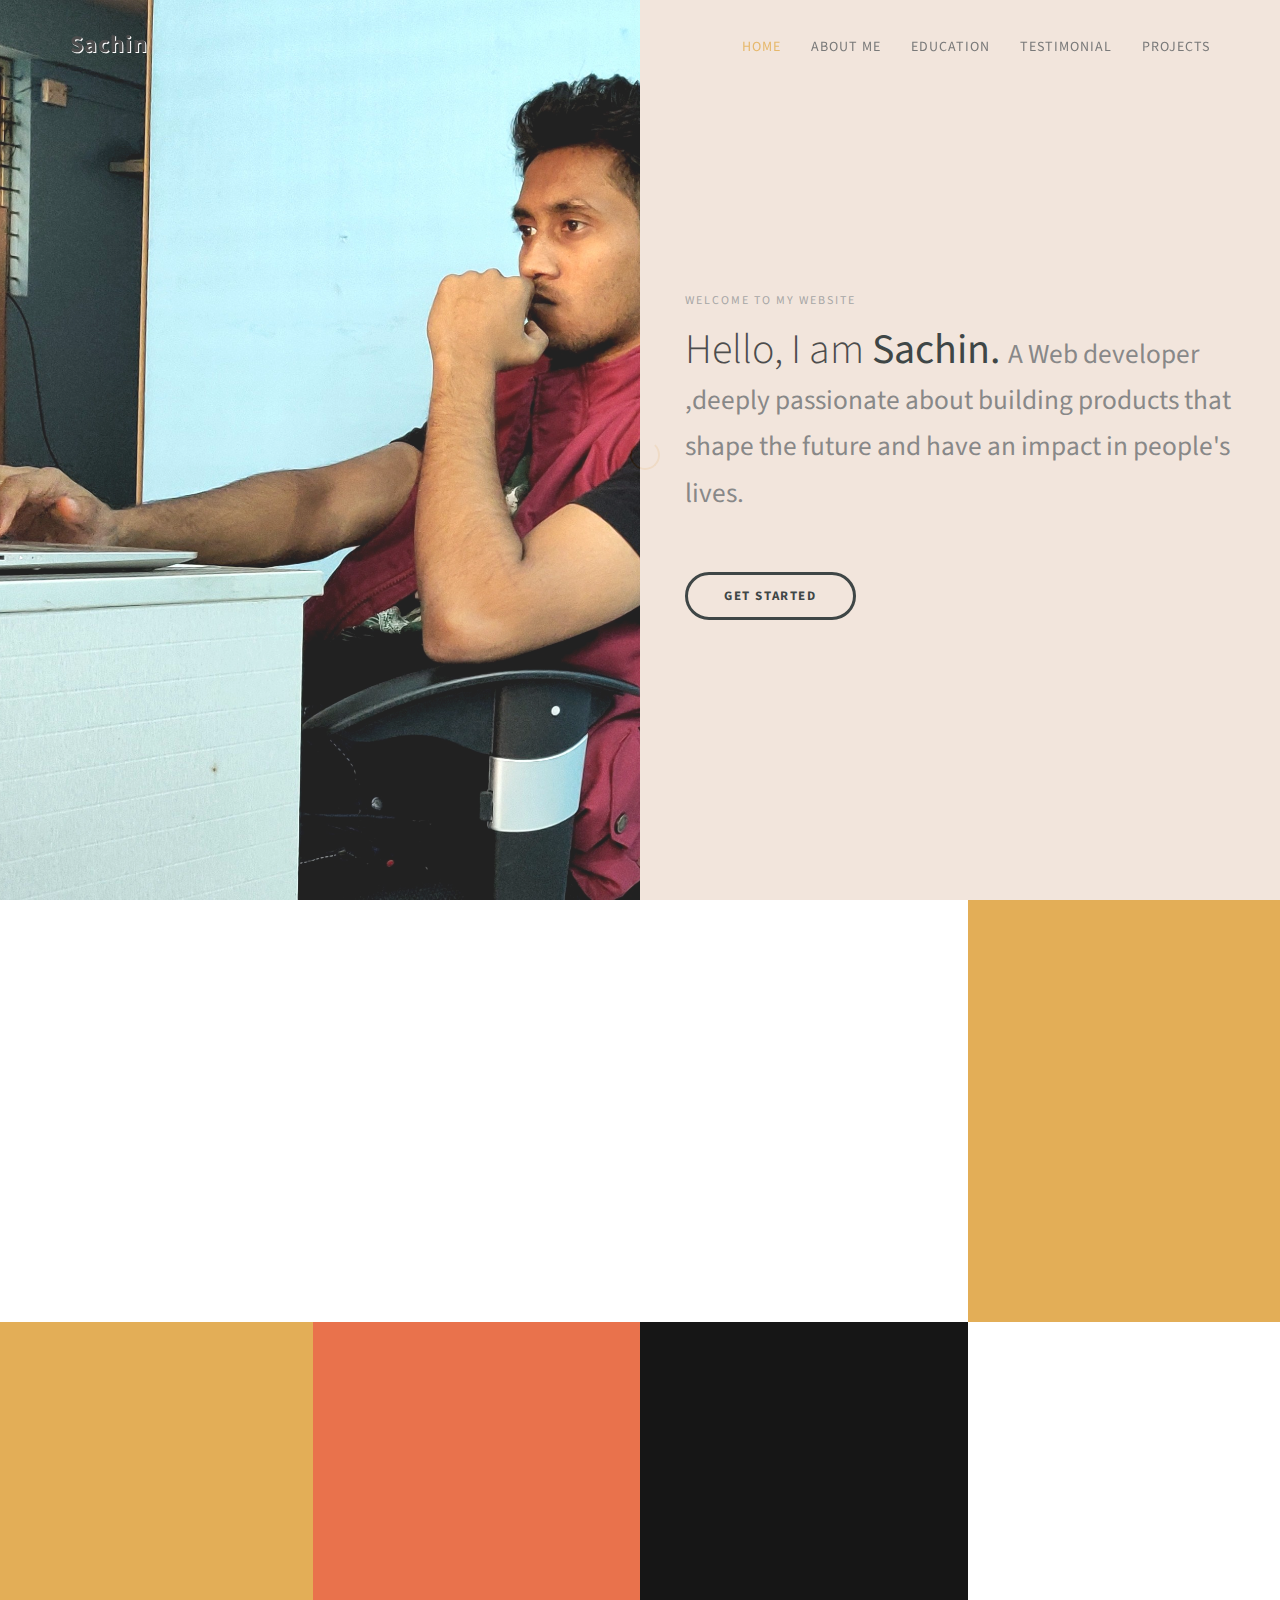
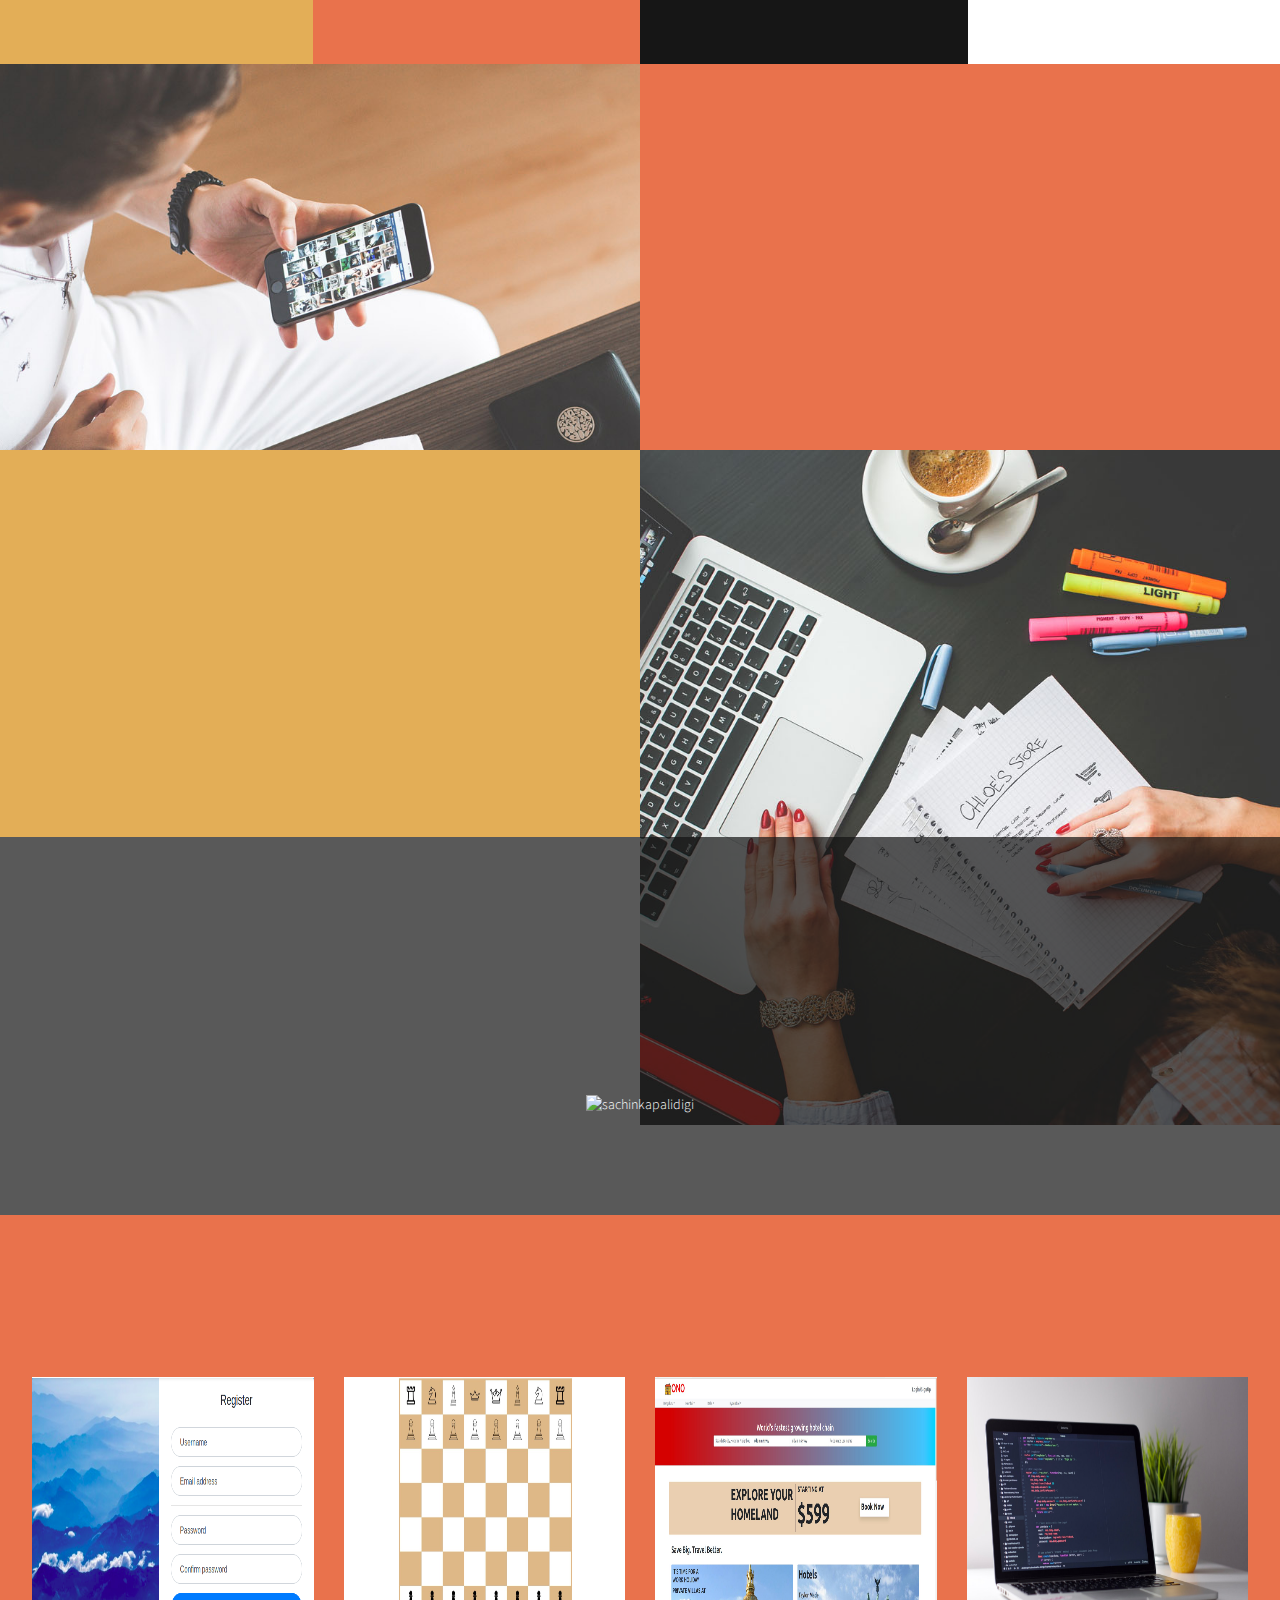
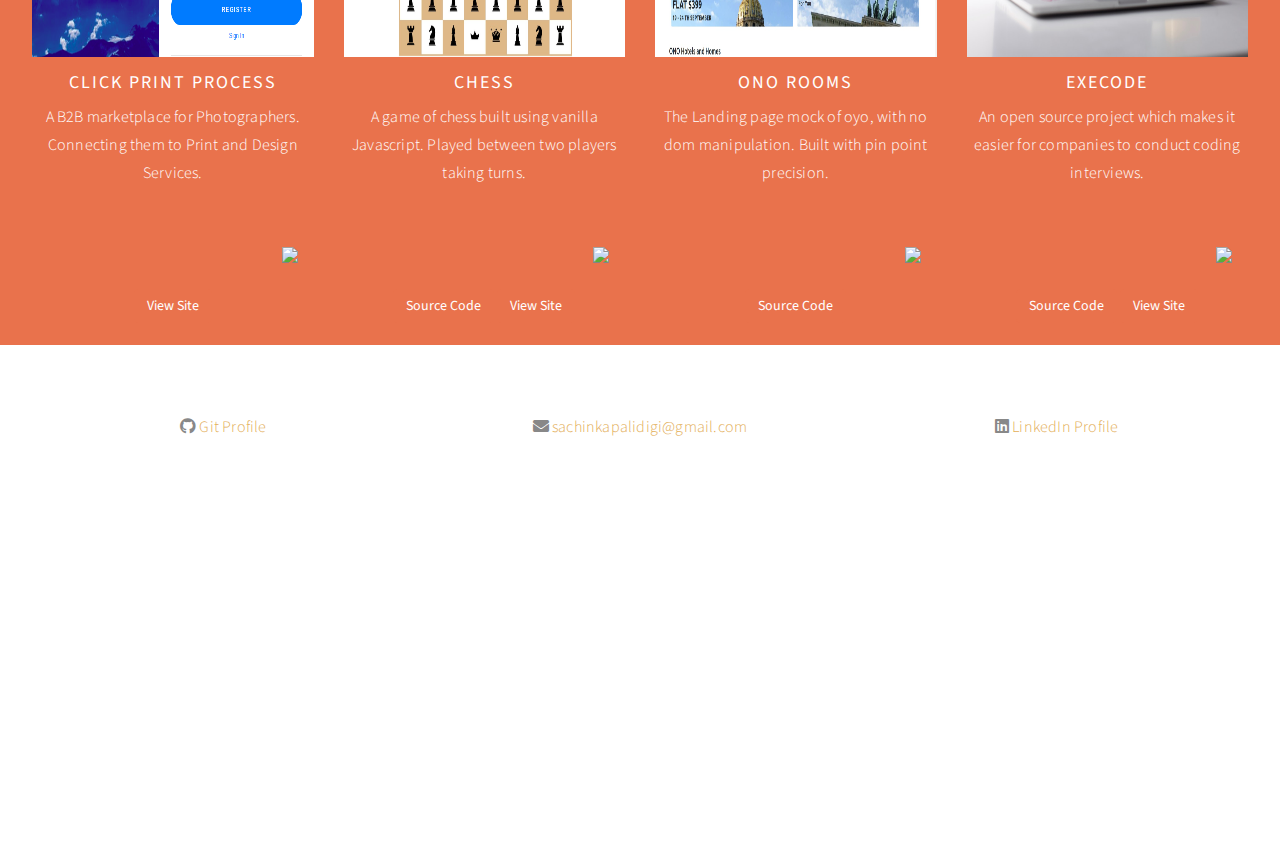
==== index.html @ 3c69245c "my portfolio" ====
<!DOCTYPE html>
<html lang="en">
  <head>
    <meta charset="UTF-8" />
    <meta http-equiv="X-UA-Compatible" content="IE=Edge" />
    <meta name="description" content="" />
    <meta name="keywords" content="" />
    <meta name="author" content="" />
    <meta
      name="viewport"
      content="width=device-width, initial-scale=1, maximum-scale=1"
    />

    <title>Sachin Vedaraj</title>
    <!--
Stimulus Template
http://www.templatemo.com/tm-498-stimulus
-->

    <link rel="stylesheet" href="css/bootstrap.min.css" />
    <!--<link rel="stylesheet" href="css/animate.css">-->
    <!-- <link rel="stylesheet" href="css/font-awesome.min.css" /> -->
    <link rel="stylesheet" href="css/templatemo-style.css" />
    <link href="./css/all.css" rel="stylesheet" />

    <link
      href="https://fonts.googleapis.com/css?family=Source+Sans+Pro:300,400,700"
      rel="stylesheet"
    />
  </head>
  <body data-spy="scroll" data-target=".navbar-collapse" data-offset="50">
    <!-- PRE LOADER -->

    <div class="preloader">
      <div class="spinner">
        <span class="spinner-rotate"></span>
      </div>
    </div>

    <!-- Navigation Section -->

    <div class="navbar navbar-fixed-top custom-navbar" role="navigation">
      <div class="container">
        <!-- navbar header -->
        <div class="navbar-header">
          <button
            class="navbar-toggle"
            data-toggle="collapse"
            data-target=".navbar-collapse"
          >
            <span class="icon icon-bar"></span>
            <span class="icon icon-bar"></span>
            <span class="icon icon-bar"></span>
          </button>
          <a href="#" class="navbar-brand">Sachin</a>
        </div>

        <div class="collapse navbar-collapse">
          <ul class="nav navbar-nav navbar-right">
            <li><a href="#home" class="smoothScroll">Home</a></li>
            <li><a href="#about" class="smoothScroll">About Me</a></li>
            <li><a href="#experience" class="smoothScroll">Education</a></li>
            <li><a href="#quotes" class="smoothScroll">Testimonial</a></li>
            <li>
              <a href="#contact" class="smoothScroll">Projects</a>
            </li>
          </ul>
        </div>
      </div>
    </div>

    <!-- Home Section -->

    <section id="home" class="parallax-section">
      <div class="container">
        <div class="row">
          <div class="col-md-6 col-sm-6 col-xs-12  hidden-sm ">
            <div class="home-img hidden-xs"></div>
            <!-- <img src="./images/home-img.jpg" style="width: 100%;height: 100%;"  alt="sachin"> -->
          </div>

          <div class="col-md-6 col-sm-12">
            <div class="home-thumb">
              <div class="section-title">
                <br>
                <h4 class="wow fadeInUp" data-wow-delay="0.3s">
                  welcome to my website
                </h4>
                <h1 class="wow fadeInUp" data-wow-delay="0.6s">
                  Hello, I am <strong>Sachin.</strong>
                  <small
                    >A Web developer ,deeply passionate about building products
                    that shape the future and have an impact in people's
                    lives.</small
                  >
                </h1>

                <a
                  href="#about"
                  class="wow fadeInUp smoothScroll section-btn btn btn-success"
                  data-wow-delay="1.4s"
                  >Get Started</a
                >
              </div>
            </div>
          </div>
        </div>
      </div>
    </section>

    <!-- About Section -->

    <section id="about" class="parallax-section">
      <div class="container">
        <div class="row">
          <div class="col-md-9 col-sm-12">
            <div class="about-thumb">
              <div class="wow fadeInUp section-title" data-wow-delay="0.4s">
                <h1>About Me</h1>
                <p class="color-yellow">
                  My Journey.
                </p>
              </div>
              <div class="wow fadeInUp" data-wow-delay="0.8s">
                <p>
                  During my college days I gained interest towards web
                  technology and the things that I could do with it and so I
                  started out learning the basics with youtube , W3Schools and
                  articles. It helped me build a basic understanding of how the
                  web works. I used this skill to build websites to small
                  holiday villas which were popular in my hometown.
                </p>
                <p>
                  I felt there was a need to expand my skills and streamline
                  them. I thus joined Masai School, where I got more practice
                  and focussed on solving bigger problems. With this I was able
                  to build more complicated products and helped me build bigger
                  apps in teams. This improved my collaborative skills as well.
                </p>
              </div>
            </div>
          </div>

          

          <div class="bg-yellow col-md-3 col-sm-12">
            <div class="skill-thumb">
              <div
                class="wow fadeInUp section-title color-white"
                data-wow-delay="1.2s"
              >
                <h1>My Skills</h1>
                <p class="color-white">
                  React Js. Node.Js . Python . PHP . Web Design . SQL .
                </p>
              </div>

              <div class=" wow fadeInUp skills-thumb" data-wow-delay="1.6s">
                <strong>Frontend Design</strong>
                <span class="color-white pull-right"></span>
                <div class="progress">
                  <div
                    class="progress-bar progress-bar-primary"
                    role="progressbar"
                    aria-valuenow="90"
                    aria-valuemin="0"
                    aria-valuemax="100"
                    style="width: 90%;"
                  ></div>
                </div>

                <strong>Backend</strong>
                <span class="color-white pull-right"></span>
                <div class="progress">
                  <div
                    class="progress-bar progress-bar-primary"
                    role="progressbar"
                    aria-valuenow="90"
                    aria-valuemin="0"
                    aria-valuemax="100"
                    style="width: 90%;"
                  ></div>
                </div>

                <strong>React</strong>
                <span class="color-white pull-right"></span>
                <div class="progress">
                  <div
                    class="progress-bar progress-bar-primary"
                    role="progressbar"
                    aria-valuenow="90"
                    aria-valuemin="0"
                    aria-valuemax="100"
                    style="width: 90%;"
                  ></div>
                </div>
                <strong>Flask</strong>
                <span class="color-white pull-right"></span>
                <div class="progress">
                  <div
                    class="progress-bar progress-bar-primary"
                    role="progressbar"
                    aria-valuenow="90"
                    aria-valuemin="0"
                    aria-valuemax="100"
                    style="width: 90%;"
                  ></div>
                </div>
              </div>
            </div>
          </div>
        </div>
      </div>
    </section>

    <!-- Service Section -->

    <section id="service" class="parallax-section">
      <div class="container">
        <div class="row">
          <div class="bg-yellow col-md-3 col-sm-6">
            <div
              class="wow fadeInUp color-white service-thumb"
              data-wow-delay="0.8s"
            >
              <i class="fab fa-html5 fa-5x"></i>
              <h3>Web Interface Design</h3>
              <p class="color-white">Comfortable using HTML, CSS, Javascript & few designtools like figma & adobe</p>
            </div>
          </div>

          <div class="col-md-3 col-sm-6">
            <div
              class="wow fadeInUp color-white service-thumb"
              data-wow-delay="1.2s"
            >
              <i class="fab fa-python fa-5x"></i>
              <h3>Python</h3>
              <p class="color-white">
                Experience using Flask for backend development.
              </p>
            </div>
          </div>

          <div class="bg-dark col-md-3 col-sm-6">
            <div
              class="wow fadeInUp color-white service-thumb"
              data-wow-delay="1.6s"
            >
              <i class="fab fa-node fa-5x"></i>
              <h3>Node Js</h3>
              <p class="color-white">Microservices/ REST APIs with database integration using ORMS like sequalize for SQL.</p>
            </div>
          </div>

          <div class="bg-white col-md-3 col-sm-6">
            <div class="wow fadeInUp service-thumb" data-wow-delay="1.8s">
              <i class="fab fa-react fa-5x"></i>
              <h3>React Js</h3>
              <p>Personal favourite Frontend library. Managing State using Redux and/or hooks/context API.</p>
            </div>
          </div>
        </div>
      </div>
    </section>

    <!-- Experience Section -->

    <section id="experience" class="parallax-section">
      <div class="container">
        <div class="row">
          <div class="col-md-6 col-sm-6">
            <div class="background-image experience-img"></div>
          </div>

          <div class="col-md-6 col-sm-6">
            <div class="color-white experience-thumb">
              <div class="wow fadeInUp section-title" data-wow-delay="0.8s">
                <h1>My Experiences</h1>
                <p class="color-white">Effort with Persistence</p>
              </div>

              <div class="wow fadeInUp color-white media" data-wow-delay="1.2s">
                <div class="media-object media-left">
                  <i class="fa fa-laptop"></i>
                </div>
                <div class="media-body">
                  <h3 class="media-heading">
                    1500+ <small>Hrs of coding</small>
                  </h3>
                  <p class="color-white">
                    Written over 1 lakh lines of code.
                  </p>
                </div>
              </div>

              <div class="wow fadeInUp color-white media" data-wow-delay="1.6s">
                <div class="media-object media-left">
                  <i class="fa fa-laptop"></i>
                </div>
                <div class="media-body">
                  <h3 class="media-heading">50+ <small>Projects</small></h3>
                  <p class="color-white">
                    Done over 50+ projects in various languages and frameworks.
                  </p>
                </div>
              </div>
            </div>
          </div>
        </div>
      </div>
    </section>

    <!-- Education Section -->

    <section id="education" class="parallax-section">
      <div class="container">
        <div class="row">
          <div class="col-md-6 col-sm-6">
            <div class="color-white education-thumb">
              <div class="wow fadeInUp section-title" data-wow-delay="0.8s">
                <h1>My Education</h1>
                <p class="color-white">Degree and Training</p>
              </div>

              <div class="wow fadeInUp color-white media" data-wow-delay="1.2s">
                <div class="media-object media-left">
                  <i class="fa fa-laptop"></i>
                </div>
                <div class="media-body">
                  <h3 class="media-heading">
                    Full Stack Developer Course
                    <small>2019 Aug - 2020 Jan</small>
                  </h3>
                  <p class="color-white">
                    Underwent full stack developer course at Masai School.
                  </p>
                </div>
              </div>

              <div class="wow fadeInUp color-white media" data-wow-delay="1.6s">
                <div class="media-object media-left">
                  <i class="fa fa-laptop"></i>
                </div>
                <div class="media-body">
                  <h3 class="media-heading">
                    Bachelor of Engineering <small>2015 May - 2019 May</small>
                  </h3>
                  <p class="color-white">
                    BE in Electronics and communication Engeneering
                  </p>
                </div>
              </div>
            </div>
          </div>

          <div class="col-md-6 col-sm-6">
            <div class="background-image education-img"></div>
          </div>
        </div>
      </div>
    </section>

    <!-- Quotes Section -->

    <section id="quotes" class="parallax-section">
      <div class="overlay"></div>
      <div class="container">
        <div class="row">
          <div class="col-md-offset-1 col-md-10 col-sm-12">
            <i class="wow fadeInUp fa fa-star" data-wow-delay="0.6s"></i>
            <h2 class="wow fadeInUp" data-wow-delay="0.8s">
              Github Commits
            </h2>

            <img
              src="http://ghchart.rshah.org/6C59BC/sachinkapalidigi"
              className="glow disp"
              alt="sachinkapalidigi"
              width="100%"
            />
          </div>
        </div>
      </div>
    </section>

    <!-- Contact Section -->

    <section id="contact" class="parallax-section">
      <div class="container">
        <div class="row text-center">
          <div class="col-md-12 col-sm-12">
            <div class="contact-form">
              <div class="row">
                <div class="col-sm-12">
                  <div class="wow fadeInUp section-title" data-wow-delay="0.2s">
                    <h1 class="color-white">Say hello to my Projects.</h1>
                    <p class="color-white">
                      React, Express, Laravel, Flask & More.
                    </p>
                  </div>
                </div>
              </div>
              <div class="row p-3">
                <div class="col-md-3 col-sm-6 col-xs-12 p-5">
                  <div class="card" style="width: 100%">
                    <img
                      src="./images/register.png"
                      class="card-img-top img-fluid"
                      style="width: 100%;height: 280px;"
                      alt="..."
                    />
                    <div class="card-body">
                      <h4 class="card-title color-white">Click Print Process</h5>
                      <p class="card-text color-white">
                        A B2B marketplace for Photographers. Connecting them to Print and Design Services.
                      </p>
                      <br>
                      <br>
                      <div class="row">
                        <div class="col-xs-3 text-center">
                          <img style="width:30px" src="https://cdn4.iconfinder.com/data/icons/logos-3/600/React.js_logo-512.png" alt ="" />
                        </div>
                        <div class="col-xs-3">
                          <img style="width:30px" src = "https://raw.githubusercontent.com/reduxjs/redux/master/logo/logo.png" alt ="" />
                        </div>
                        
                        <div class="col-xs-3">
                          <img style="width:30px" src = "https://cdn4.iconfinder.com/data/icons/google-i-o-2016/512/google_firebase-2-512.png" alt ="" />

                        </div>
                        <div class="col-xs-3">
                          <img style="width: 30px;" src="https://material-ui.com/static/images/material-ui-logo.svg">
                        </div>
                      </div>
                      <br>
                      <div class="row">
                        <div class="col-xs-12">
                          <a href="#" style="background-color: #E9724C;border-color: #E9724C;" class="btn btn-primary">View Site</a>
                        </div>
                      </div>
                    </div>
                  </div>
                </div>
                <div class="col-md-3 col-sm-6 col-xs-12 p-5">
                  <div class="card" style="width: 100%">
                    <img
                      src="./images/chess-img.jpg"
                      class="card-img-top img-fluid"
                      style="width: 100%;height: 280px;"
                      alt="..."
                    />
                    <div class="card-body">
                      <h4 class="card-title color-white">Chess</h5>
                      <p class="card-text color-white">
                        A game of chess built using vanilla Javascript. Played between two players taking turns.
                      </p>
                      <br>
                      <br>
                      <div class="row">
                        <div class="col-xs-3 text-center">
                          <img style="width:30px" src="https://image.flaticon.com/icons/svg/174/174854.svg" alt ="" />
                        </div>
                        <div class="col-xs-3">
                          <img style="width:30px" src = "https://cdn4.iconfinder.com/data/icons/social-media-logos-6/512/121-css3-512.png" alt ="" />
                        </div>
                        
                        <div class="col-xs-3">
                          <img style="width:30px" src = "https://p7.hiclipart.com/preview/793/545/309/javascript-portable-network-graphics-logo-clip-art-computer-icons-vue-js.jpg" alt ="" />

                        </div>
                        <div class="col-xs-3">
                          <img style="width: 30px;" src="https://img.icons8.com/wired/64/000000/open-source.png">
                        </div>
                      </div>
                      <br>
                      <div class="row">
                        <div class="col-xs-12">
                          <a style="background-color: #E9724C;border-color: #E9724C;" href="https://github.com/sachinkapalidigi/masai-week-3/" class="btn btn-primary">Source Code</a>
                          <a style="background-color: #E9724C;border-color: #E9724C;" href="https://sachinkapalidigi.github.io/masai-week-3/" class="btn btn-primary">View Site</a>
                        </div>
                      </div>
                    </div>
                  </div>
                </div>
                <div class="col-md-3 col-sm-6 col-xs-12 p-5">
                  <div class="card" style="width: 100%">
                    <img
                      src="./images/ono-page.jpg"
                      class="card-img-top img-fluid"
                      style="width: 100%;height: 280px;"
                      alt="..."
                    />
                    <div class="card-body">
                      <h4 class="card-title color-white">Ono Rooms</h5>
                      <p class="card-text color-white">
                        The Landing page mock of oyo, with no dom manipulation. Built with pin point precision.
                      </p>
                      <br>
                      <br>
                      <div class="row">
                        <div class="col-xs-3 text-center">
                          <img style="width:30px" src="https://cdn4.iconfinder.com/data/icons/logos-3/600/React.js_logo-512.png" alt ="" />
                        </div>
                        <div class="col-xs-3">
                          <img style="width:30px" src = "https://cdn4.iconfinder.com/data/icons/social-media-logos-6/512/121-css3-512.png" alt ="" />
                        </div>
                        
                        <div class="col-xs-3">
                          <img style="width:30px" src = "https://image.flaticon.com/icons/svg/174/174854.svg" alt ="" />

                        </div>
                        <div class="col-xs-3">
                          <img style="width: 30px;" src="https://getbootstrap.com/docs/4.0/assets/brand/bootstrap-solid.svg">
                        </div>
                      </div>
                      <br>
                      <div class="row">
                        <div class="col-xs-12">
                          <a style="background-color: #E9724C;border-color: #E9724C;" href="https://github.com/sachinkapalidigi/masai-week-7" class="btn btn-primary">Source Code</a>                          
                        </div>
                      </div>
                    </div>
                  </div>
                </div>
                <div class="col-md-3 col-sm-6 col-xs-12 p-5">
                  <div class="card" style="width: 100%">
                    <img
                      src="./images/coding.jpg"
                      class="card-img-top img-fluid"
                      style="width: 100%;height: 280px;"
                      alt="..."
                    />
                    <div class="card-body">
                      <h4 class="card-title color-white">Execode</h4>
                      <p class="card-text color-white">
                        An open source project which makes it easier for companies to conduct coding interviews.
                      </p>
                      <br>
                      <br>
                      <div class="row">
                        <div class="col-xs-3 text-center">
                          <img style="width:30px" src="https://cdn4.iconfinder.com/data/icons/logos-3/600/React.js_logo-512.png" alt ="" />
                        </div>
                        <div class="col-xs-3">
                          <img style="width:30px" src = "https://raw.githubusercontent.com/reduxjs/redux/master/logo/logo.png" alt ="" />
                        </div>
                        
                        <div class="col-xs-3">
                          <img style="width:30px" src = "https://cdn.freebiesupply.com/logos/large/2x/flask-logo-png-transparent.png" alt ="" />

                        </div>
                        <div class="col-xs-3">
                          <img style="width: 30px;" src="https://img.icons8.com/wired/64/000000/open-source.png">
                        </div>
                      </div>
                      <br>
                      <div class="row">
                        <div class="col-xs-12">
                          <a style="background-color: #E9724C;border-color: #E9724C;" href="#" class="btn btn-primary">Source Code</a>
                          <a style="background-color: #E9724C;border-color: #E9724C;" href="#" class="btn btn-primary">View Site</a>
                        </div>
                      </div>
                      
                    </div>
                  </div>
                </div>
              </div>
            </div>
          </div>
        </div>
      </div>
    </section>

    <div class="container-fluid text-center">
      <div class="bg-white col-sm-12">
        <div class="contact-thumb">
          <div class="wow fadeInUp contact-info" data-wow-delay="0.6s">
            <h3 class="color-black">Contact</h3>
          </div>
          <div class="row">
            <div class="col-sm-12 col-md-4">
              <p><i class="fab fa-github"></i> <a href="#">Git Profile</a></p>
            </div>
            <div class="col-sm-12 col-md-4">
              <p>
                <i class="fa fa-envelope"></i>
                <a href="#">sachinkapalidigi@gmail.com</a>
              </p>
            </div>
            <div class="col-sm-12 col-md-4">
              <p>
                <i class="fab fa-linkedin"></i>
                <a href="#">LinkedIn Profile</a>
              </p>
            </div>
          </div>
        </div>
      </div>
    </div>

    <!-- Footer Section -->

    <footer>
      <div class="container">
        <div class="row">
          <div class="col-md-12 col-sm-12">
            <div class="wow fadeInUp footer-copyright" data-wow-delay="1.8s">
              <p>Copyright &copy; Sachin Vedaraj | Web Developer</p>
            </div>
            <ul class="wow fadeInUp social-icon" data-wow-delay="2s">
              <li><a href="#" class="fab fa-github"></a></li>
              <li><a href="#" class="fab fa-linkedin"></a></li>
            </ul>
          </div>
        </div>
      </div>
    </footer>

    <!-- SCRIPTS -->

    <script src="js/jquery.js"></script>
    <script src="js/bootstrap.min.js"></script>
    <script src="js/jquery.parallax.js"></script>
    <script src="js/smoothscroll.js"></script>
    <script src="js/wow.min.js"></script>
    <script src="js/custom.js"></script>
  </body>
</html>
---- css/templatemo-style.css ----
/*

Stimulus Template

http://www.templatemo.com/tm-498-stimulus

*/

body {
  background: #ffffff;
  font-family: "Source Sans Pro", sans-serif;
  font-style: normal;
  font-weight: 300;
  overflow-x: hidden;
}

html,
body {
  width: 100%;
  height: 100%;
}

.card-title {
  font-size: large;
}

.card-body {
  font-size: medium;
}

/*---------------------------------------
    Typorgraphy              
-----------------------------------------*/

h1,
h2,
h3,
h4,
h5,
h6 {
  font-style: normal;
  font-weight: 300;
}

h1,
h2,
h3 {
  font-weight: 300;
}

h1 {
  font-size: 42px;
  padding-bottom: 14px;
  margin-bottom: 0px;
}

h2 {
  font-size: 42px;
  line-height: 52px;
  margin-top: 0px;
}

h3 {
  font-size: 26px;
  line-height: 32px;
  padding-bottom: 6px;
}

h4 {
  color: #999;
  font-size: 12px;
  font-weight: normal;
  letter-spacing: 2px;
  text-transform: uppercase;
  padding-top: 6px;
}

h5 {
  color: #666666;
}

strong {
  color: #232b2b;
  font-weight: normal;
}

p {
  color: #888;
  font-size: 16px;
  font-weight: 300;
  line-height: 28px;
  letter-spacing: 0.2px;
}

.section-btn {
  background-color: transparent;
  border: 3px solid #232b2b;
  border-radius: 100px;
  color: #232b2b;
  font-size: 13px;
  font-weight: bold;
  letter-spacing: 1.6px;
  padding: 12px 36px;
  margin-top: 42px;
  transition: all 0.4s ease-in-out;
  text-transform: uppercase;
}

.section-btn:hover {
  background: #e3ae57;
  border-color: transparent;
  color: #ffffff;
}

.btn-success:focus {
  background-color: #000;
  border-color: transparent;
}

.parallax-section {
  background-attachment: fixed !important;
  background-size: cover !important;
}

.section-title {
  position: relative;
  padding-bottom: 22px;
}

#about,
#service,
#experience,
#education,
#contact {
  position: relative;
}

#home .container,
#about .container,
#experience .container,
#service .container,
#education .container,
#contact .container {
  width: 100%;
  padding: 0;
  margin: 0;
}

#experience .experience-thumb,
#education .education-thumb {
  padding: 22px 42px 42px 42px;
}

#service,
#quotes,
footer {
  text-align: center;
}

#experience,
#education {
  background: #e9724c;
}

.background-image {
  background-position: 50% 50% !important;
  background-size: cover !important;
  width: 100%;
  height: 100%;
  min-height: 75vh;
  position: absolute;
  top: 0;
  right: 0;
  bottom: 0;
  left: 0;
}

.color-white {
  color: #ffffff;
}

.color-yellow {
  color: #e3ae57;
}

.bg-yellow {
  background: #e3ae57;
}

.bg-white {
  background: #ffffff;
}

.bg-dark {
  background: #161616;
}

/*---------------------------------------
    General               
-----------------------------------------*/

html {
  -webkit-font-smoothing: antialiased;
}

a {
  color: #e3ae57;
  -webkit-transition: 0.5s;
  -o-transition: 0.5s;
  transition: 0.5s;
  text-decoration: none !important;
}
a:hover,
a:active,
a:focus {
  color: #e3ae57;
  outline: none;
}

* {
  -webkit-box-sizing: border-box;
  -moz-box-sizing: border-box;
  box-sizing: border-box;
}

*:before,
*:after {
  -webkit-box-sizing: border-box;
  -moz-box-sizing: border-box;
  box-sizing: border-box;
}

/*---------------------------------------
    Preloader section              
-----------------------------------------*/

.preloader {
  position: fixed;
  top: 0;
  left: 0;
  width: 100%;
  height: 100%;
  z-index: 99999;
  display: flex;
  flex-flow: row nowrap;
  justify-content: center;
  align-items: center;
  background: none repeat scroll 0 0 #ffffff;
}

.spinner {
  border: 1px solid transparent;
  border-radius: 5px;
  position: relative;
}

.spinner:before {
  content: "";
  box-sizing: border-box;
  position: absolute;
  top: 50%;
  left: 50%;
  width: 30px;
  height: 30px;
  margin-top: -10px;
  margin-left: -10px;
  border-radius: 50%;
  border: 2px solid #e3ae57;
  border-top-color: #f9f9f9;
  animation: spinner 0.6s linear infinite;
}

@-webkit-@keyframes spinner {
  to {
    transform: rotate(360deg);
  }
}

@keyframes spinner {
  to {
    transform: rotate(360deg);
  }
}

/*---------------------------------------
    Navigation section              
-----------------------------------------*/

.custom-navbar {
  margin-bottom: 0;
  background-color: #ffffff;
}

.custom-navbar .navbar-brand {
  color: #333;
  text-shadow: 1px 1px #fff;
  font-weight: bold;
  font-size: 24px;
  line-height: 35px;
  letter-spacing: 1px;
}

.custom-navbar .nav li a {
  color: #666;
  font-size: 14px;
  font-weight: 400;
  letter-spacing: 1px;
  text-transform: uppercase;
  line-height: 40px;
  transition: all 0.4s ease-in-out;
}

.custom-navbar .nav li a:hover {
  background: transparent;
  color: #e3ae57;
}

.custom-navbar .navbar-nav > li > a:hover,
.custom-navbar .navbar-nav > li > a:focus {
  background-color: transparent;
}

.custom-navbar .nav li.active > a {
  background-color: transparent;
  color: #e3ae57;
}

.custom-navbar .navbar-toggle {
  border: none;
  padding-top: 10px;
}

.custom-navbar .navbar-toggle {
  background-color: transparent;
}

.custom-navbar .navbar-toggle .icon-bar {
  background: #e3ae57;
  border-color: transparent;
}

@media (min-width: 768px) {
  .custom-navbar {
    padding: 12px 0;
    border-bottom: 0;
    background: 0 0;
  }
  .custom-navbar.top-nav-collapse {
    background: #ffffff;
    box-shadow: 0px 2px 8px 0px rgba(50, 50, 50, 0.08);
    padding: 0;
  }
}

/*---------------------------------------
    Home section              
-----------------------------------------*/

#home h1 {
  padding-bottom: 18px;
}

#home .col-md-6 {
  background: #f1e2d7;
  /* light blue color: #c3eafd; */
  padding-right: 0;
  padding-left: 0;
}

#home .home-img {
  background: url("../images/home-img.jpg") no-repeat;
  background-size: cover;
  background-position: 50% 50%;
  width: 100%;
  height: 100vh;
}

#home .home-thumb {
  display: -webkit-box;
  display: -webkit-flex;
  display: -ms-flexbox;
  display: flex;
  -webkit-box-align: center;
  -webkit-align-items: center;
  -ms-flex-align: center;
  align-items: center;
  height: 100vh;
  padding: 0 45px 0 45px;
}

/*---------------------------------------
   About section              
-----------------------------------------*/

#about .about-img {
  background: url("../images/about-img.jpg") no-repeat;
}

#about .about-thumb,
#about .skill-thumb {
  padding: 22px 32px 32px 32px;
}

#about .progress {
  background: #ffffff;
  border-radius: 0px;
  box-shadow: none;
  height: 2px;
}

#about .progress-bar-primary {
  background: #232b2b;
}

#about strong,
#about span {
  font-weight: bold;
  display: inline-block;
  padding-bottom: 8px;
}

/*---------------------------------------
    Service section              
-----------------------------------------*/

#service {
  background: #e9724c;
}

#service p {
  font-size: 18px;
  line-height: 30px;
}

#service .service-thumb {
  padding: 52px 22px 52px 22px;
}

#service .service-thumb .fa {
  font-size: 42px;
  padding-bottom: 22px;
}

/*---------------------------------------
    Experience section              
-----------------------------------------*/

#experience .experience-img {
  background: url("../images/experience-img.jpg") no-repeat;
}

#experience .media-heading {
  margin-bottom: 0px;
}

#experience .media .fa {
  font-size: 42px;
  margin-right: 14px;
}

#experience small {
  color: #633;
  font-weight: bold;
}

/*---------------------------------------
    Education section              
-----------------------------------------*/

#education {
  background: #e3ae57;
}

#education .education-img {
  background: url("../images/education-img.jpg") no-repeat;
}

#education .media-heading {
  margin-bottom: 0px;
}

#education .media .fa {
  font-size: 42px;
  margin-right: 14px;
}

#education small {
  color: #886d1e;
  font-weight: bold;
}

/*---------------------------------------
   Quotes section              
-----------------------------------------*/

#quotes {
  background: url("../images/quotes-bg.jpg") 50% 0 repeat-y fixed;
  background-size: cover;
  background-position: center center;
  color: #ffffff;
  position: relative;
  padding: 100px 0px;
}

#quotes .overlay {
  background: #121212;
  width: 100%;
  height: 100%;
  position: absolute;
  top: 0;
  opacity: 0.7;
}

#quotes .fa {
  font-size: 42px;
  margin-top: 32px;
  margin-bottom: 22px;
}

#quotes p {
  padding-top: 32px;
}

/*---------------------------------------
    Contact section              
-----------------------------------------*/

#contact {
  background: #e9724c;
}

#contact .contact-form,
#contact .contact-thumb {
  padding: 22px 32px 22px 32px;
  min-height: 75vh;
}

#contact .contact-img {
  background: url("../images/contact-img.jpg") no-repeat;
  min-height: 75vh;
}

#contact .contact-info {
  padding-top: 6px;
  padding-bottom: 6px;
}

#contact .form-control::-moz-placeholder {
  color: #ffffff;
  opacity: 1;
}
#contact .form-control:-ms-input-placeholder {
  color: #ffffff;
}
#contact .form-control::-webkit-input-placeholder {
  color: #ffffff;
}

#contact .form-control {
  background: transparent;
  border: none;
  border-bottom: 1px solid #e3ae57;
  border-radius: 0px;
  box-shadow: none;
  color: #ffffff;
  font-size: 18px;
  margin-top: 10px;
  margin-bottom: 25px;
  transition: all 0.4s ease-in-out;
}

#contact .form-control:focus {
  border-bottom-color: #ffffff;
}

#contact input {
  height: 45px;
}

#contact input[type="submit"] {
  background: #ffffff;
  border: 2px solid transparent;
  border-radius: 40px;
  color: #161616;
  padding-bottom: 10px;
}

#contact input[type="submit"]:hover {
  background: transparent;
  border-color: #ffffff;
  color: #ffffff;
}

#contact .fa {
  padding-right: 10px;
}

/*---------------------------------------
   Footer section              
-----------------------------------------*/

footer {
  padding: 140px 0px;
}

/*---------------------------------------
   Social icon             
-----------------------------------------*/

.social-icon {
  position: relative;
  padding: 0;
  margin: 0;
  text-align: center;
}

.social-icon li {
  display: inline-block;
  list-style: none;
}

.social-icon li a {
  border: 2px solid transparent;
  color: #999;
  border-radius: 100px;
  cursor: pointer;
  font-size: 16px;
  text-decoration: none;
  transition: all 0.4s ease-in-out;
  width: 50px;
  height: 50px;
  line-height: 50px;
  text-align: center;
  vertical-align: middle;
  position: relative;
  margin: 22px 4px 10px 4px;
}

.social-icon li a:hover {
  background: #e3ae57;
  border-color: #ffffff;
  color: #ffffff;
  transform: scale(1.1);
}

/*---------------------------------------
   Mobile Responsive         
-----------------------------------------*/

@media only screen and (max-width: 580px) {
  h1 {
    font-size: 32px;
  }

  h2 {
    font-size: 28px;
    line-height: inherit;
  }

  h3 {
    font-size: 22px;
    line-height: inherit;
  }
}

@media only screen and (max-width: 767px) {
  .custom-navbar .navbar-brand {
    line-height: 18px;
  }

  #home .home-thumb {
    height: auto;
    padding-top: 32px;
    padding-bottom: 12px;
  }

  #home .container,
  #about .container,
  #experience .container,
  #service .container,
  #education .container,
  #contact .container {
    padding-right: 15px;
    padding-left: 15px;
  }

  #about .col-md-3,
  #experience .col-md-6,
  #education .col-md-6,
  #contact .col-md-3 {
    padding: 0;
    margin: 0;
  }

  .background-image {
    position: relative;
    min-height: 65vh;
  }
}

@media only screen and (max-width: 1024px) {
  .section-title {
    padding-bottom: 12px;
  }

  footer {
    padding: 40px 0;
  }
}
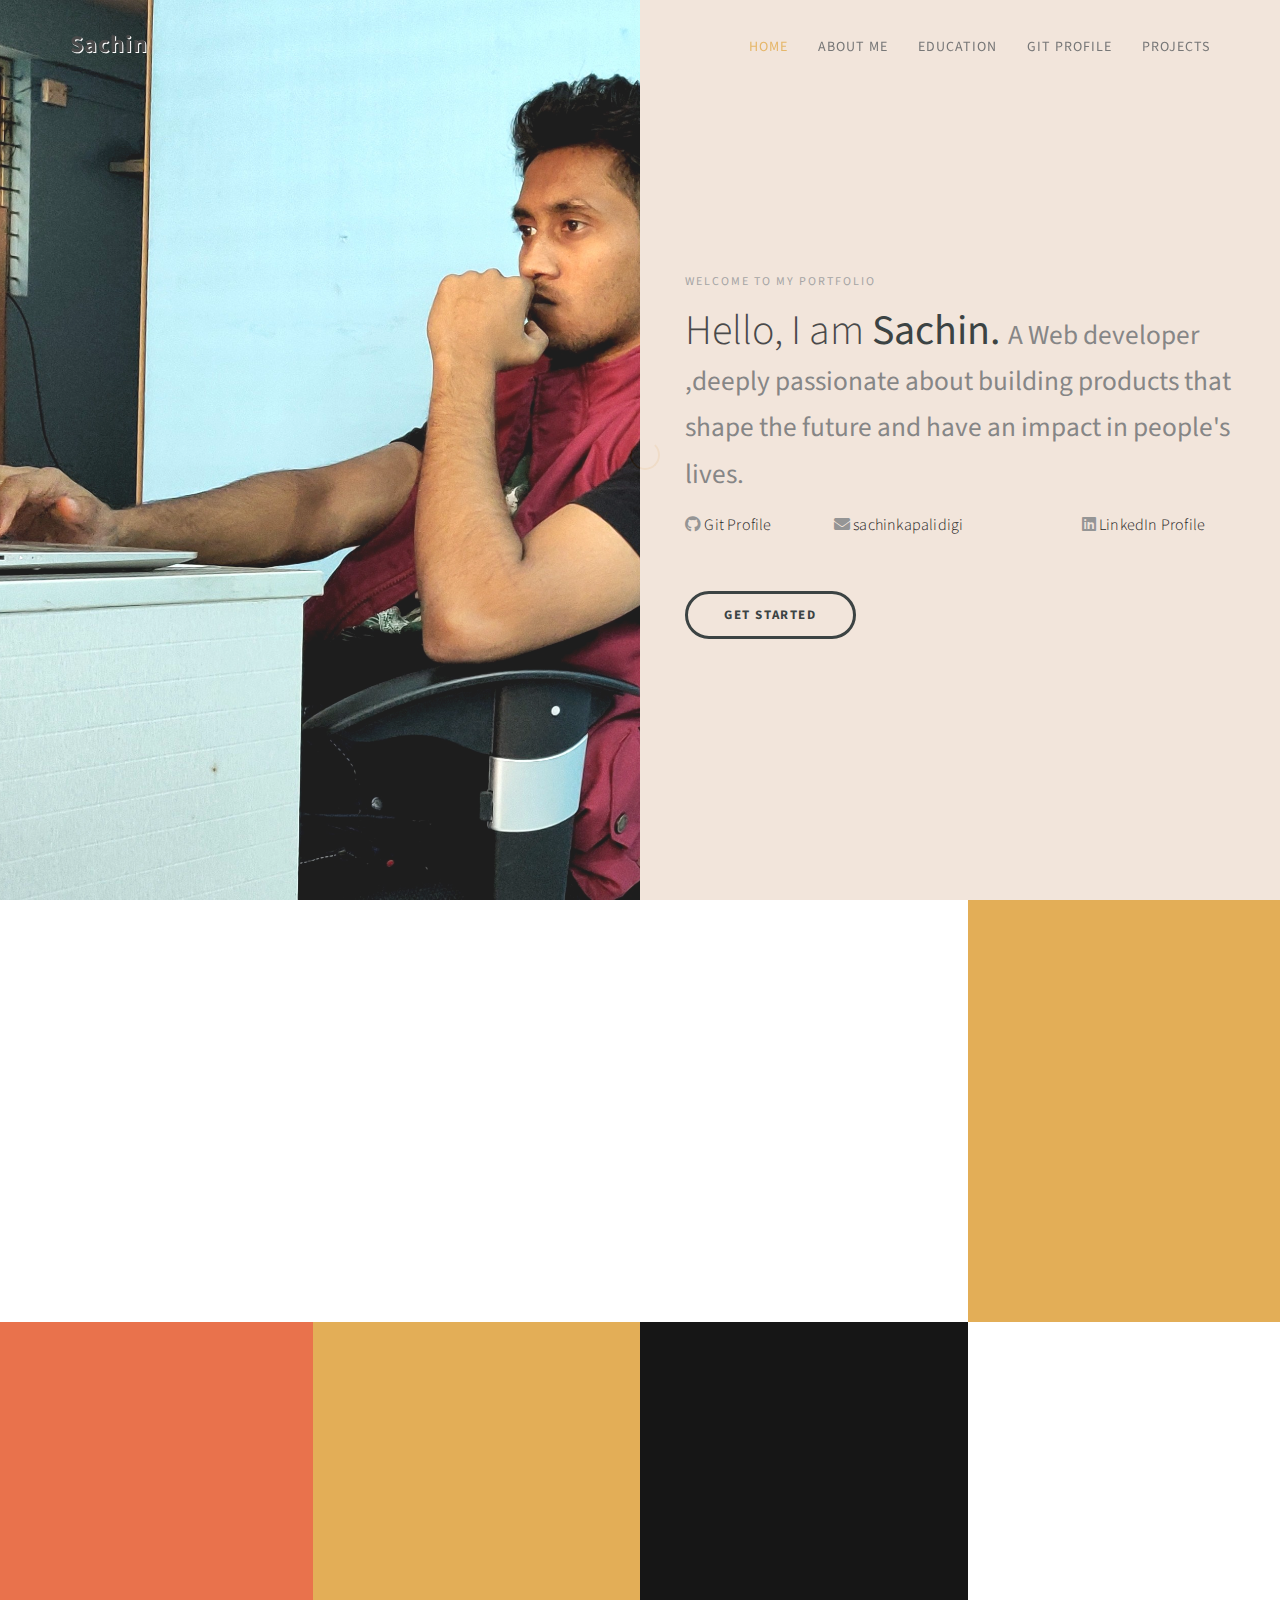
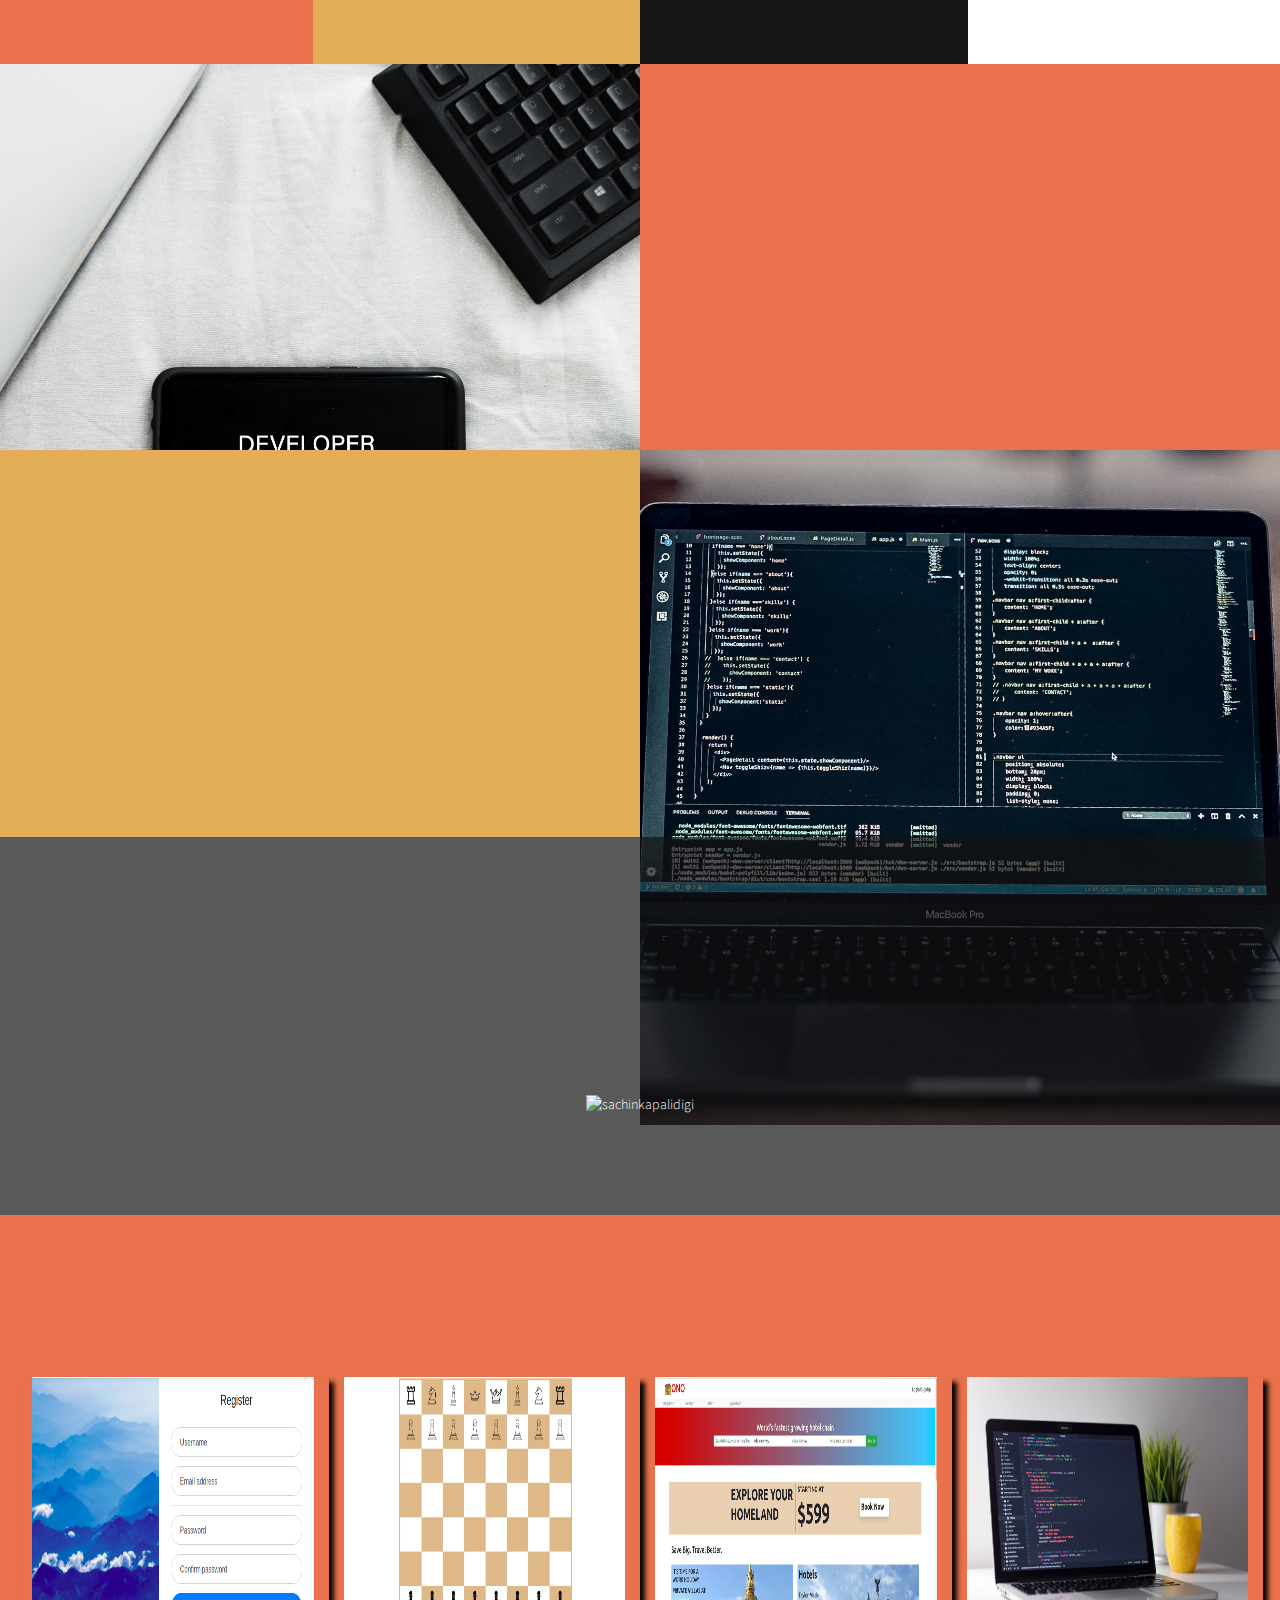
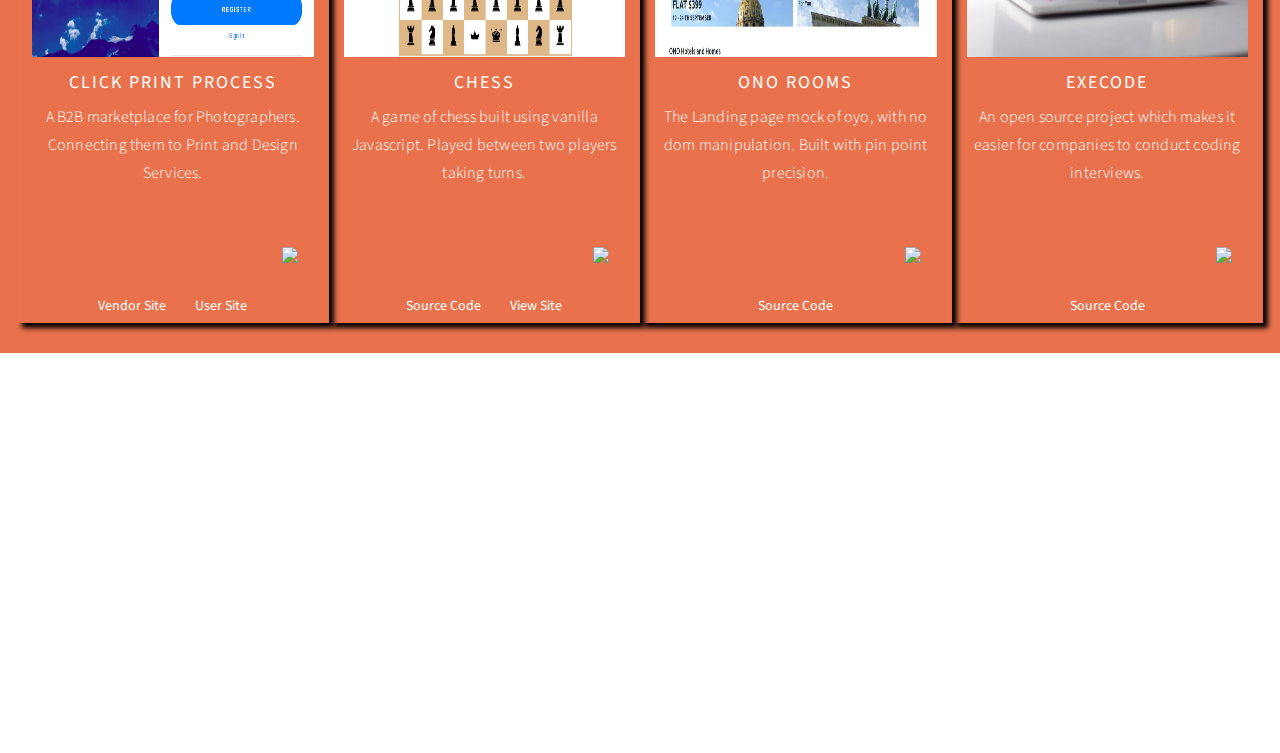
==== commit 1b401f90: "changes images" ====
--- a/index.html
+++ b/index.html
@@ -60,7 +60,7 @@
             <li><a href="#home" class="smoothScroll">Home</a></li>
             <li><a href="#about" class="smoothScroll">About Me</a></li>
             <li><a href="#experience" class="smoothScroll">Education</a></li>
-            <li><a href="#quotes" class="smoothScroll">Testimonial</a></li>
+            <li><a href="#quotes" class="smoothScroll">Git Profile</a></li>
             <li>
               <a href="#contact" class="smoothScroll">Projects</a>
             </li>
@@ -84,7 +84,7 @@
               <div class="section-title">
                 <br>
                 <h4 class="wow fadeInUp" data-wow-delay="0.3s">
-                  welcome to my website
+                  Welcome to my portfolio
                 </h4>
                 <h1 class="wow fadeInUp" data-wow-delay="0.6s">
                   Hello, I am <strong>Sachin.</strong>
@@ -94,7 +94,23 @@
                     lives.</small
                   >
                 </h1>
-
+                <div class="row">
+                  <div class="col-sm-12 col-md-3">
+                    <p><i class="fab fa-github"></i> <a style="color: black;" href="https://github.com/sachinkapalidigi/">Git Profile</a></p>
+                  </div>
+                  <div class="col-sm-12 col-md-5">
+                    <p>
+                      <i class="fa fa-envelope"></i>
+                      <a style="color: black;" href="mailto: sachinkapalidigi@gmail.com">sachinkapalidigi</a>
+                    </p>
+                  </div>
+                  <div class="col-sm-12 col-md-4">
+                    <p>
+                      <i class="fab fa-linkedin"></i>
+                      <a style="color: black;" href="https://www.linkedin.com/in/sachin-c-v-976107135/">LinkedIn Profile</a>
+                    </p>
+                  </div>
+                </div>
                 <a
                   href="#about"
                   class="wow fadeInUp smoothScroll section-btn btn btn-success"
@@ -122,7 +138,7 @@
                 </p>
               </div>
               <div class="wow fadeInUp" data-wow-delay="0.8s">
-                <p>
+                <p style="color: black;">
                   During my college days I gained interest towards web
                   technology and the things that I could do with it and so I
                   started out learning the basics with youtube , W3Schools and
@@ -130,7 +146,7 @@
                   web works. I used this skill to build websites to small
                   holiday villas which were popular in my hometown.
                 </p>
-                <p>
+                <p style="color: black;">
                   I felt there was a need to expand my skills and streamline
                   them. I thus joined Masai School, where I got more practice
                   and focussed on solving bigger problems. With this I was able
@@ -217,17 +233,7 @@
 
     <section id="service" class="parallax-section">
       <div class="container">
-        <div class="row">
-          <div class="bg-yellow col-md-3 col-sm-6">
-            <div
-              class="wow fadeInUp color-white service-thumb"
-              data-wow-delay="0.8s"
-            >
-              <i class="fab fa-html5 fa-5x"></i>
-              <h3>Web Interface Design</h3>
-              <p class="color-white">Comfortable using HTML, CSS, Javascript & few designtools like figma & adobe</p>
-            </div>
-          </div>
+        <div class="row">          
 
           <div class="col-md-3 col-sm-6">
             <div
@@ -242,6 +248,17 @@
             </div>
           </div>
 
+          <div class="bg-yellow col-md-3 col-sm-6">
+            <div
+              class="wow fadeInUp color-white service-thumb"
+              data-wow-delay="0.8s"
+            >
+              <i class="fab fa-html5 fa-5x"></i>
+              <h3>Web Interface Design</h3>
+              <p style="color: black;">Comfortable using HTML, CSS, Javascript & few designtools like figma & adobe</p>
+            </div>
+          </div>
+
           <div class="bg-dark col-md-3 col-sm-6">
             <div
               class="wow fadeInUp color-white service-thumb"
@@ -374,7 +391,7 @@
             </h2>
 
             <img
-              src="http://ghchart.rshah.org/6C59BC/sachinkapalidigi"
+              src="http://ghchart.rshah.org/E9724C/sachinkapalidigi"
               className="glow disp"
               alt="sachinkapalidigi"
               width="100%"
@@ -402,7 +419,7 @@
                 </div>
               </div>
               <div class="row p-3">
-                <div class="col-md-3 col-sm-6 col-xs-12 p-5">
+                <div style="box-shadow: 5px 5px 5px black;margin-bottom:8px;" class="col-md-3 col-sm-6 col-xs-12 p-5">
                   <div class="card" style="width: 100%">
                     <img
                       src="./images/register.png"
@@ -436,13 +453,14 @@
                       <br>
                       <div class="row">
                         <div class="col-xs-12">
-                          <a href="#" style="background-color: #E9724C;border-color: #E9724C;" class="btn btn-primary">View Site</a>
+                          <a href="#" style="background-color: #E9724C;border-color: #E9724C;" class="btn btn-primary">Vendor Site</a>
+                          <a href="#" style="background-color: #E9724C;border-color: #E9724C;" class="btn btn-primary">User Site</a>
                         </div>
                       </div>
                     </div>
                   </div>
                 </div>
-                <div class="col-md-3 col-sm-6 col-xs-12 p-5">
+                <div style="box-shadow: 5px 5px 5px black;margin-bottom:8px;" class="col-md-3 col-sm-6 col-xs-12 p-5">
                   <div class="card" style="width: 100%">
                     <img
                       src="./images/chess-img.jpg"
@@ -483,7 +501,7 @@
                     </div>
                   </div>
                 </div>
-                <div class="col-md-3 col-sm-6 col-xs-12 p-5">
+                <div style="box-shadow: 5px 5px 5px black;margin-bottom:8px;" class="col-md-3 col-sm-6 col-xs-12 p-5">
                   <div class="card" style="width: 100%">
                     <img
                       src="./images/ono-page.jpg"
@@ -523,7 +541,7 @@
                     </div>
                   </div>
                 </div>
-                <div class="col-md-3 col-sm-6 col-xs-12 p-5">
+                <div style="box-shadow: 5px 5px 5px black;margin-bottom:8px;" class="col-md-3 col-sm-6 col-xs-12 p-5">
                   <div class="card" style="width: 100%">
                     <img
                       src="./images/coding.jpg"
@@ -557,8 +575,8 @@
                       <br>
                       <div class="row">
                         <div class="col-xs-12">
-                          <a style="background-color: #E9724C;border-color: #E9724C;" href="#" class="btn btn-primary">Source Code</a>
-                          <a style="background-color: #E9724C;border-color: #E9724C;" href="#" class="btn btn-primary">View Site</a>
+                          <a style="background-color: #E9724C;border-color: #E9724C;" href="https://github.com/masai-oss/execode" class="btn btn-primary">Source Code</a>
+                          <!-- <a style="background-color: #E9724C;border-color: #E9724C;" href="#" class="btn btn-primary">View Site</a> -->
                         </div>
                       </div>
                       
@@ -571,33 +589,6 @@
         </div>
       </div>
     </section>
-
-    <div class="container-fluid text-center">
-      <div class="bg-white col-sm-12">
-        <div class="contact-thumb">
-          <div class="wow fadeInUp contact-info" data-wow-delay="0.6s">
-            <h3 class="color-black">Contact</h3>
-          </div>
-          <div class="row">
-            <div class="col-sm-12 col-md-4">
-              <p><i class="fab fa-github"></i> <a href="#">Git Profile</a></p>
-            </div>
-            <div class="col-sm-12 col-md-4">
-              <p>
-                <i class="fa fa-envelope"></i>
-                <a href="#">sachinkapalidigi@gmail.com</a>
-              </p>
-            </div>
-            <div class="col-sm-12 col-md-4">
-              <p>
-                <i class="fab fa-linkedin"></i>
-                <a href="#">LinkedIn Profile</a>
-              </p>
-            </div>
-          </div>
-        </div>
-      </div>
-    </div>
 
     <!-- Footer Section -->
 
@@ -609,8 +600,8 @@
               <p>Copyright &copy; Sachin Vedaraj | Web Developer</p>
             </div>
             <ul class="wow fadeInUp social-icon" data-wow-delay="2s">
-              <li><a href="#" class="fab fa-github"></a></li>
-              <li><a href="#" class="fab fa-linkedin"></a></li>
+              <li><a href="https://github.com/sachinkapalidigi/" class="fab fa-github"></a></li>
+              <li><a href="https://www.linkedin.com/in/sachin-c-v-976107135/" class="fab fa-linkedin"></a></li>
             </ul>
           </div>
         </div>
